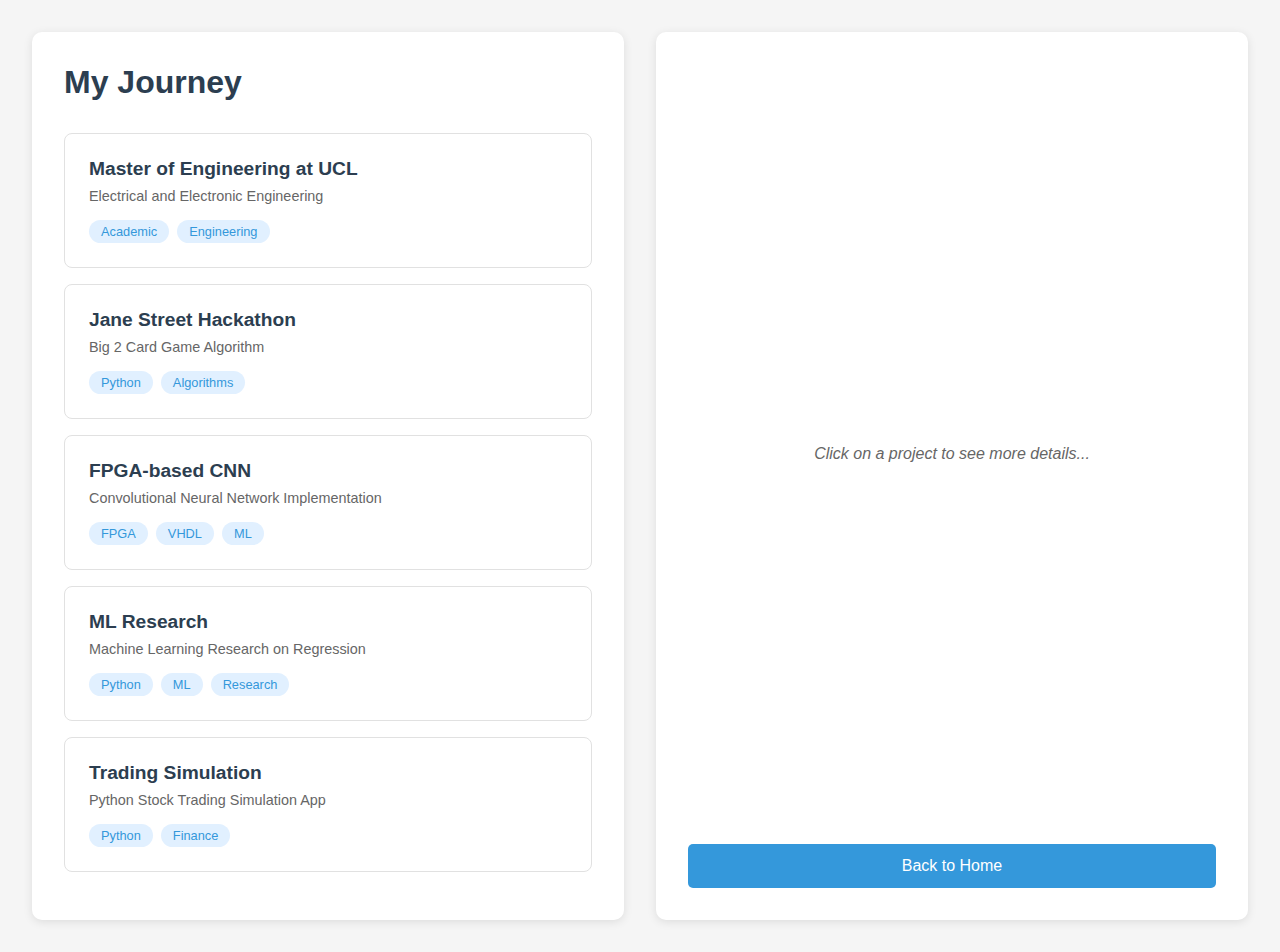
==== experience.html @ 50a0cace "Initial website commit" ====
<!DOCTYPE html>
<html lang="en">
<head>
    <meta charset="UTF-8">
    <meta name="viewport" content="width=device-width, initial-scale=1.0">
    <title>Luis Awtani - Experience</title>
    <link rel="stylesheet" href="experience.css">
</head>
<body>
    <div class="experience-container">
        <div class="left-panel">
            <h1>My Journey</h1>
            <ul class="cv-list">
                <li>
                    <a href="#" class="cv-link project-card">
                        <h3>Master of Engineering at UCL</h3>
                        <p>Electrical and Electronic Engineering</p>
                        <div class="tags">
                            <span>Academic</span>
                            <span>Engineering</span>
                        </div>
                    </a>
                </li>
                <li>
                    <a href="#" class="cv-link project-card">
                        <h3>Jane Street Hackathon</h3>
                        <p>Big 2 Card Game Algorithm</p>
                        <div class="tags">
                            <span>Python</span>
                            <span>Algorithms</span>
                        </div>
                    </a>
                </li>
                <li>
                    <a href="#" class="cv-link project-card">
                        <h3>FPGA-based CNN</h3>
                        <p>Convolutional Neural Network Implementation</p>
                        <div class="tags">
                            <span>FPGA</span>
                            <span>VHDL</span>
                            <span>ML</span>
                        </div>
                    </a>
                </li>
                <li>
                    <a href="#" class="cv-link project-card">
                        <h3>ML Research</h3>
                        <p>Machine Learning Research on Regression</p>
                        <div class="tags">
                            <span>Python</span>
                            <span>ML</span>
                            <span>Research</span>
                        </div>
                    </a>
                </li>
                <li>
                    <a href="#" class="cv-link project-card">
                        <h3>Trading Simulation</h3>
                        <p>Python Stock Trading Simulation App</p>
                        <div class="tags">
                            <span>Python</span>
                            <span>Finance</span>
                        </div>
                    </a>
                </li>
            </ul>
        </div>
        <div class="right-panel">
            <div class="project-details">
                <p>Click on a project to see more details...</p>
            </div>
            <a href="index.html" class="back-button">Back to Home</a>
        </div>
    </div>
</body>
</html>
---- experience.css ----
/* Base styles */
* {
    margin: 0;
    padding: 0;
    box-sizing: border-box;
}

body {
    font-family: 'Arial', sans-serif;
    background-color: #f5f5f5;
    color: #333;
}

/* Container layout */
.experience-container {
    display: flex;
    min-height: 100vh;
    max-width: 1400px;
    margin: 0 auto;
    padding: 2rem;
    gap: 2rem;
}

/* Left panel styles */
.left-panel {
    flex: 1;
    padding: 2rem;
    background: white;
    border-radius: 10px;
    box-shadow: 0 2px 10px rgba(0, 0, 0, 0.1);
}

.left-panel h1 {
    margin-bottom: 2rem;
    color: #2c3e50;
    font-size: 2rem;
}

/* Project list styles */
.cv-list {
    list-style: none;
}

.cv-list li {
    margin-bottom: 1rem;
}

/* Project card styles */
.project-card {
    display: block;
    padding: 1.5rem;
    background: #ffffff;
    border: 1px solid #e1e1e1;
    border-radius: 8px;
    text-decoration: none;
    color: inherit;
    transition: all 0.3s ease;
}

.project-card:hover {
    transform: translateY(-2px);
    box-shadow: 0 4px 12px rgba(0, 0, 0, 0.1);
    border-color: #3498db;
}

.project-card h3 {
    color: #2c3e50;
    margin-bottom: 0.5rem;
    font-size: 1.2rem;
}

.project-card p {
    color: #666;
    margin-bottom: 1rem;
    font-size: 0.9rem;
}

/* Tags styles */
.tags {
    display: flex;
    flex-wrap: wrap;
    gap: 0.5rem;
}

.tags span {
    background: #e1f0ff;
    color: #3498db;
    padding: 0.25rem 0.75rem;
    border-radius: 15px;
    font-size: 0.8rem;
    font-weight: 500;
}

/* Right panel styles */
.right-panel {
    flex: 1;
    padding: 2rem;
    background: white;
    border-radius: 10px;
    box-shadow: 0 2px 10px rgba(0, 0, 0, 0.1);
    display: flex;
    flex-direction: column;
}

.project-details {
    flex: 1;
    display: flex;
    align-items: center;
    justify-content: center;
    color: #666;
    font-style: italic;
}

/* Back button styles */
.back-button {
    display: inline-block;
    padding: 0.8rem 1.5rem;
    background: #3498db;
    color: white;
    text-decoration: none;
    border-radius: 5px;
    text-align: center;
    transition: background 0.3s ease;
}

.back-button:hover {
    background: #2980b9;
}

/* Responsive design */
@media (max-width: 768px) {
    .experience-container {
        flex-direction: column;
        padding: 1rem;
    }

    .left-panel, .right-panel {
        padding: 1rem;
    }

    .project-card {
        padding: 1rem;
    }
}
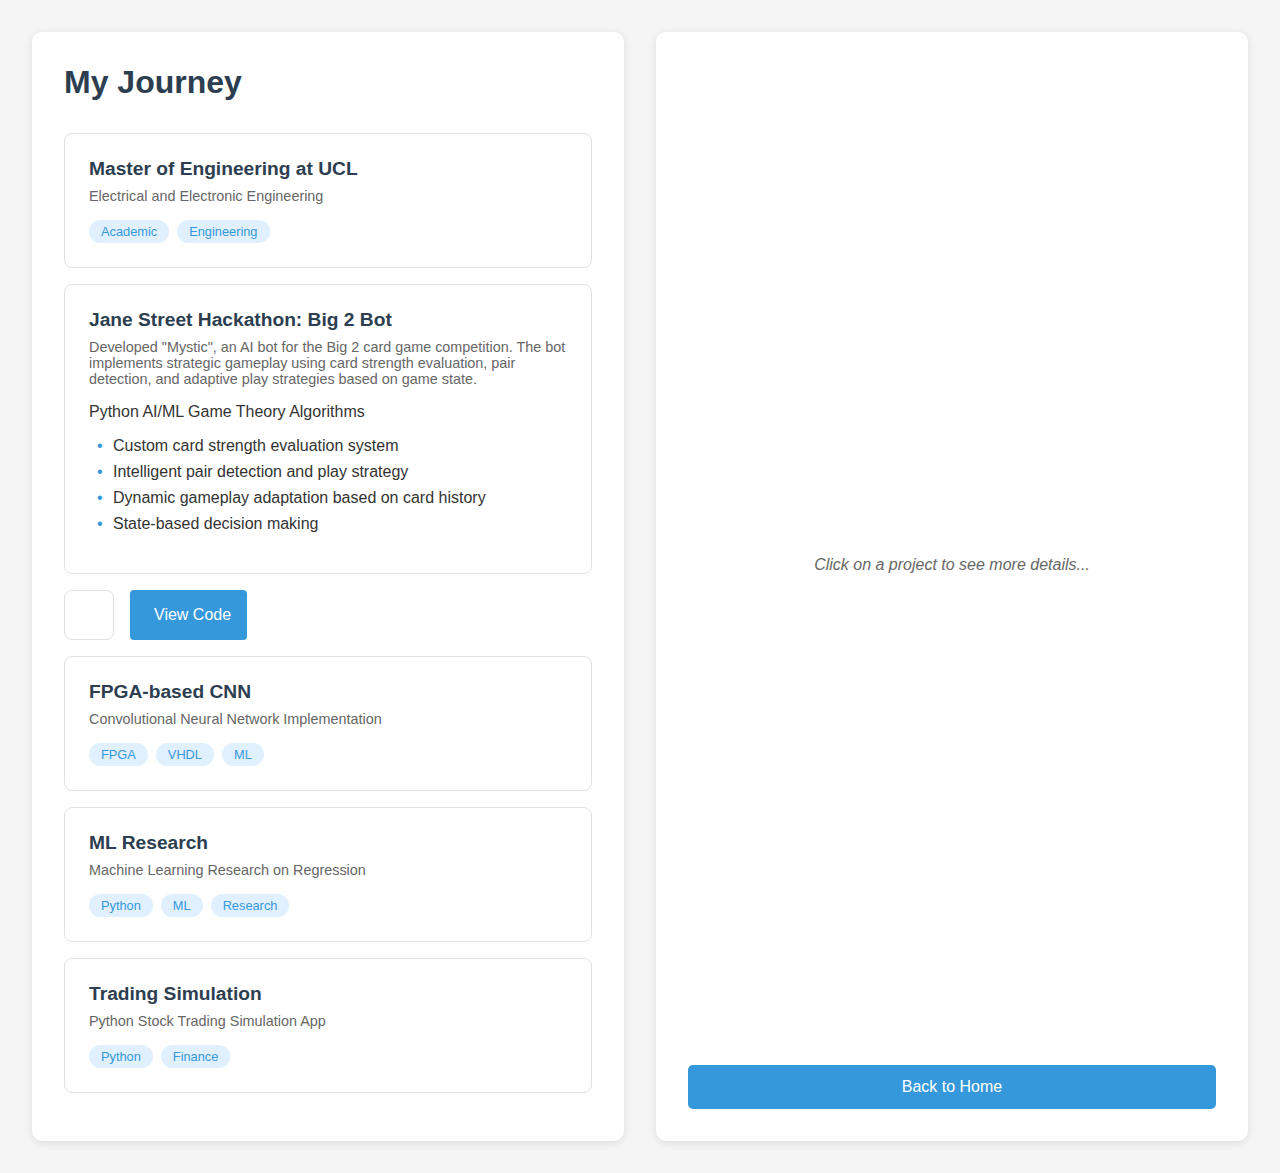
==== commit 14b69c4b: "Jane street card added" ====
--- a/experience.html
+++ b/experience.html
@@ -23,11 +23,26 @@
                 </li>
                 <li>
                     <a href="#" class="cv-link project-card">
-                        <h3>Jane Street Hackathon</h3>
-                        <p>Big 2 Card Game Algorithm</p>
-                        <div class="tags">
+                        <h3>Jane Street Hackathon: Big 2 Bot</h3>
+                        <p>Developed "Mystic", an AI bot for the Big 2 card game competition. The bot implements strategic gameplay using card strength evaluation, pair detection, and adaptive play strategies based on game state.</p>
+                        <div class="project-tags">
                             <span>Python</span>
+                            <span>AI/ML</span>
+                            <span>Game Theory</span>
                             <span>Algorithms</span>
+                        </div>
+                        <div class="project-features">
+                            <ul>
+                                <li>Custom card strength evaluation system</li>
+                                <li>Intelligent pair detection and play strategy</li>
+                                <li>Dynamic gameplay adaptation based on card history</li>
+                                <li>State-based decision making</li>
+                            </ul>
+                        </div>
+                        <div class="project-links">
+                            <a href="https://github.com/LuisAwtani/Big_2_bot" target="_blank" class="project-link">
+                                <i class="fab fa-github"></i> View Code
+                            </a>
                         </div>
                     </a>
                 </li>
--- a/experience.css
+++ b/experience.css
@@ -142,3 +142,64 @@
         padding: 1rem;
     }
 }
+
+/* Project banner image */
+.project-banner {
+    width: 100%;
+    height: 200px;
+    object-fit: cover;
+    border-radius: 8px 8px 0 0;
+    margin-bottom: 1rem;
+}
+
+/* Project features list */
+.project-features {
+    margin: 1rem 0;
+    text-align: left;
+}
+
+.project-features ul {
+    list-style-type: none;
+    padding-left: 0;
+}
+
+.project-features li {
+    margin-bottom: 0.5rem;
+    padding-left: 1.5rem;
+    position: relative;
+}
+
+.project-features li:before {
+    content: "•";
+    position: absolute;
+    left: 0.5rem;
+    color: #3498db;
+}
+
+/* Project links */
+.project-links {
+    margin-top: 1rem;
+    display: flex;
+    gap: 1rem;
+    justify-content: flex-start;
+}
+
+.project-link {
+    display: inline-flex;
+    align-items: center;
+    gap: 0.5rem;
+    padding: 0.5rem 1rem;
+    background: #3498db;
+    color: white;
+    text-decoration: none;
+    border-radius: 4px;
+    transition: background 0.3s ease;
+}
+
+.project-link:hover {
+    background: #2980b9;
+}
+
+.project-link i {
+    font-size: 1.1rem;
+}
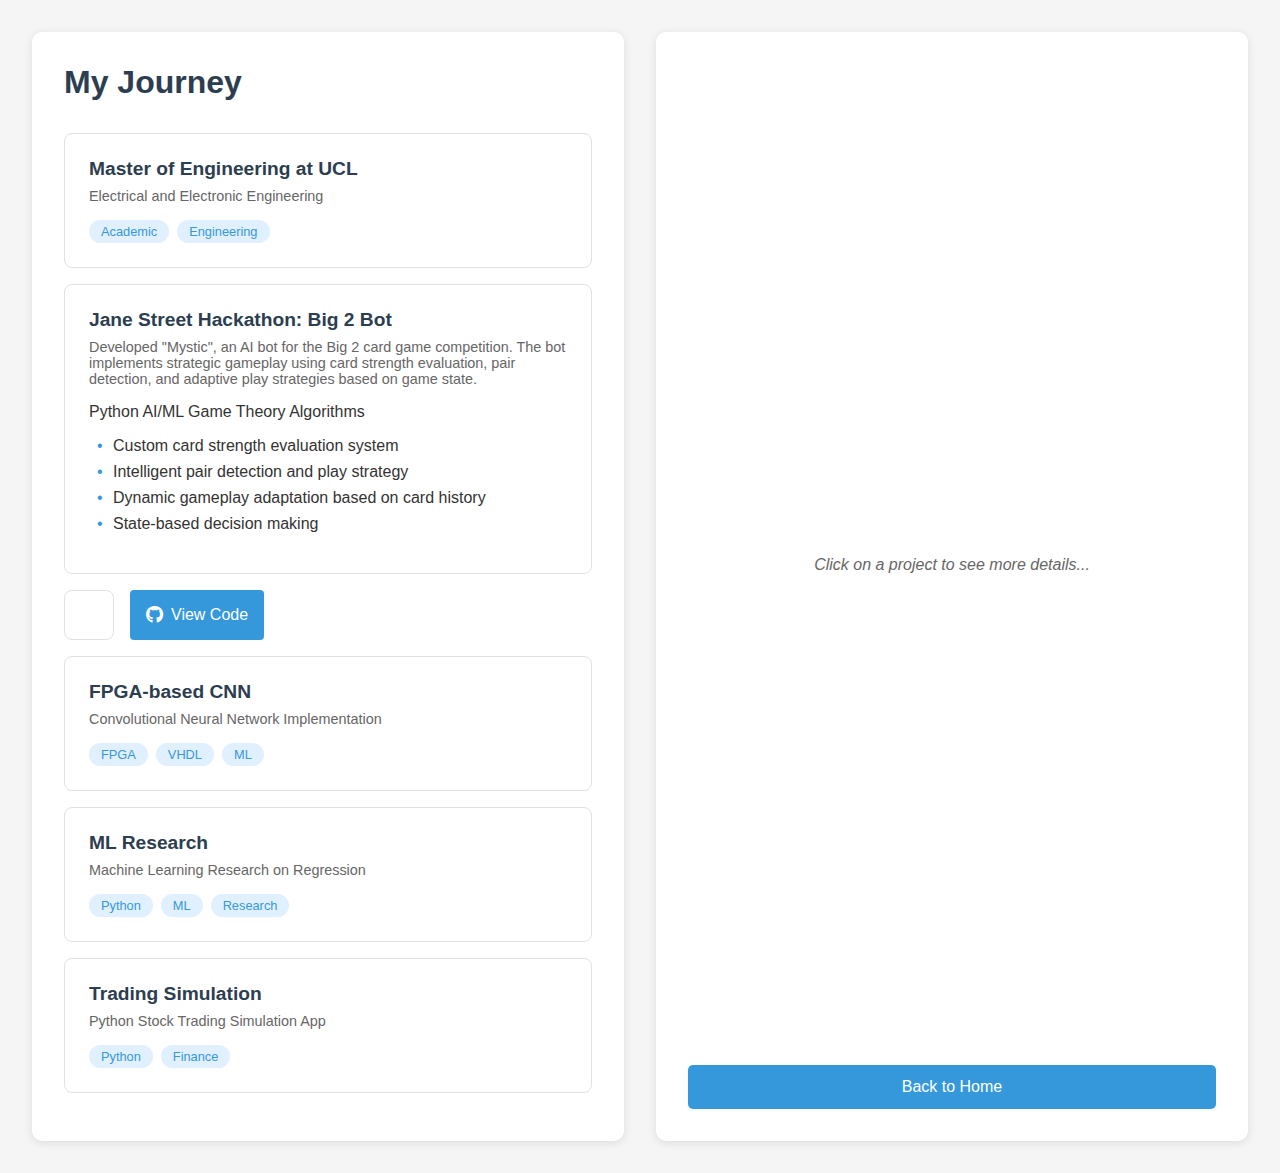
==== commit 945c54e2: "cleanup" ====
--- a/experience.html
+++ b/experience.html
@@ -5,6 +5,7 @@
     <meta name="viewport" content="width=device-width, initial-scale=1.0">
     <title>Luis Awtani - Experience</title>
     <link rel="stylesheet" href="experience.css">
+    <link rel="stylesheet" href="https://cdnjs.cloudflare.com/ajax/libs/font-awesome/6.0.0/css/all.min.css">
 </head>
 <body>
     <div class="experience-container">
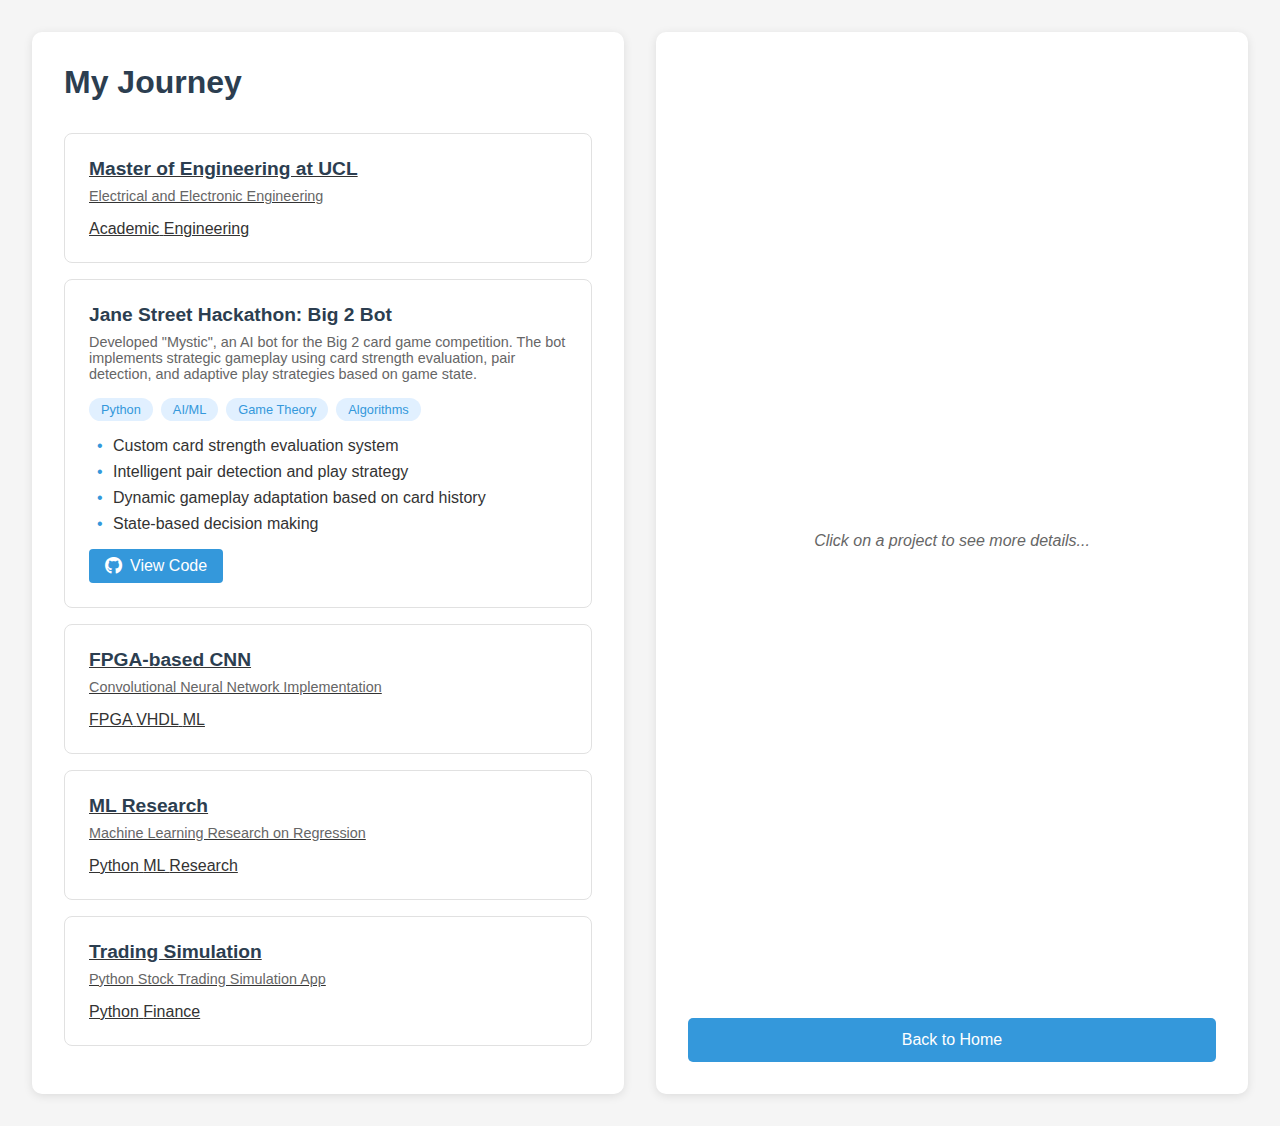
==== commit 3744fea0: "cardFix" ====
--- a/experience.html
+++ b/experience.html
@@ -23,7 +23,7 @@
                     </a>
                 </li>
                 <li>
-                    <a href="#" class="cv-link project-card">
+                    <div class="project-card">
                         <h3>Jane Street Hackathon: Big 2 Bot</h3>
                         <p>Developed "Mystic", an AI bot for the Big 2 card game competition. The bot implements strategic gameplay using card strength evaluation, pair detection, and adaptive play strategies based on game state.</p>
                         <div class="project-tags">
@@ -45,7 +45,7 @@
                                 <i class="fab fa-github"></i> View Code
                             </a>
                         </div>
-                    </a>
+                    </div>
                 </li>
                 <li>
                     <a href="#" class="cv-link project-card">
--- a/experience.css
+++ b/experience.css
@@ -52,9 +52,9 @@
     background: #ffffff;
     border: 1px solid #e1e1e1;
     border-radius: 8px;
-    text-decoration: none;
     color: inherit;
     transition: all 0.3s ease;
+    cursor: pointer;
 }
 
 .project-card:hover {
@@ -76,13 +76,13 @@
 }
 
 /* Tags styles */
-.tags {
+.project-tags {
     display: flex;
     flex-wrap: wrap;
     gap: 0.5rem;
 }
 
-.tags span {
+.project-tags span {
     background: #e1f0ff;
     color: #3498db;
     padding: 0.25rem 0.75rem;
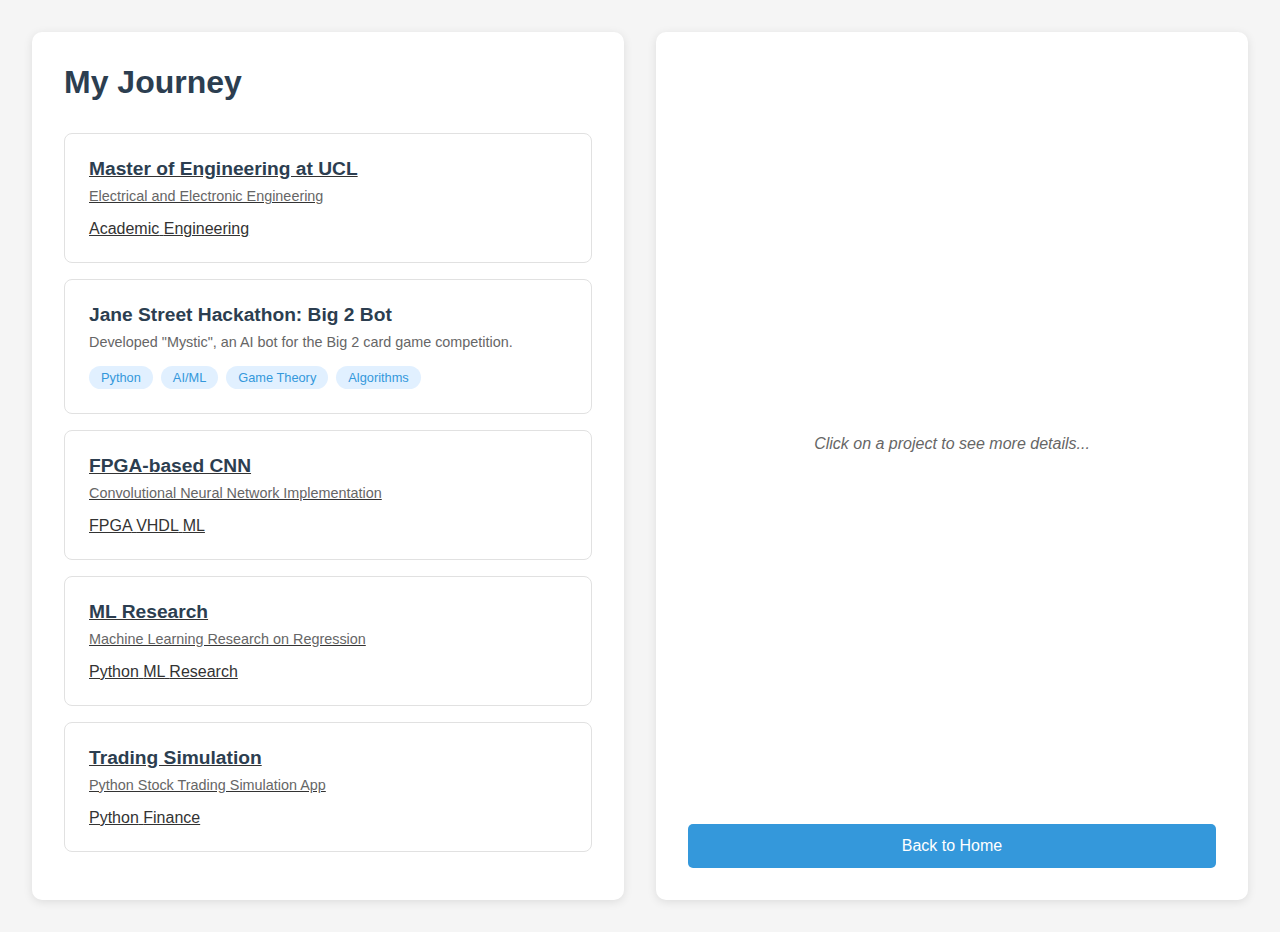
==== commit 5c269ccc: "experienceFix" ====
--- a/experience.html
+++ b/experience.html
@@ -23,27 +23,14 @@
                     </a>
                 </li>
                 <li>
-                    <div class="project-card">
+                    <div class="project-card" data-project="big2">
                         <h3>Jane Street Hackathon: Big 2 Bot</h3>
-                        <p>Developed "Mystic", an AI bot for the Big 2 card game competition. The bot implements strategic gameplay using card strength evaluation, pair detection, and adaptive play strategies based on game state.</p>
+                        <p>Developed "Mystic", an AI bot for the Big 2 card game competition.</p>
                         <div class="project-tags">
                             <span>Python</span>
                             <span>AI/ML</span>
                             <span>Game Theory</span>
                             <span>Algorithms</span>
-                        </div>
-                        <div class="project-features">
-                            <ul>
-                                <li>Custom card strength evaluation system</li>
-                                <li>Intelligent pair detection and play strategy</li>
-                                <li>Dynamic gameplay adaptation based on card history</li>
-                                <li>State-based decision making</li>
-                            </ul>
-                        </div>
-                        <div class="project-links">
-                            <a href="https://github.com/LuisAwtani/Big_2_bot" target="_blank" class="project-link">
-                                <i class="fab fa-github"></i> View Code
-                            </a>
                         </div>
                     </div>
                 </li>
@@ -83,10 +70,31 @@
         </div>
         <div class="right-panel">
             <div class="project-details">
-                <p>Click on a project to see more details...</p>
+                <p class="default-message">Click on a project to see more details...</p>
+                
+                <!-- Big 2 Project Details -->
+                <div class="project-detail-content" id="big2-details" style="display: none;">
+                    <img src="images/Big2.jpg" alt="Jane Street Big 2 Hackathon" class="project-banner">
+                    <h2>Jane Street Hackathon: Big 2 Bot</h2>
+                    <p>Developed "Mystic", an AI bot for the Big 2 card game competition. The bot implements strategic gameplay using card strength evaluation, pair detection, and adaptive play strategies based on game state.</p>
+                    <div class="project-features">
+                        <ul>
+                            <li>Custom card strength evaluation system</li>
+                            <li>Intelligent pair detection and play strategy</li>
+                            <li>Dynamic gameplay adaptation based on card history</li>
+                            <li>State-based decision making</li>
+                        </ul>
+                    </div>
+                    <div class="project-links">
+                        <a href="https://github.com/LuisAwtani/Big_2_bot" target="_blank" class="project-link">
+                            <i class="fab fa-github"></i> View Code
+                        </a>
+                    </div>
+                </div>
             </div>
             <a href="index.html" class="back-button">Back to Home</a>
         </div>
     </div>
+    <script src="scripts/main.js"></script>
 </body>
 </html>
--- a/experience.css
+++ b/experience.css
@@ -203,3 +203,31 @@
 .project-link i {
     font-size: 1.1rem;
 }
+
+.project-detail-content {
+    width: 100%;
+    padding: 1rem;
+}
+
+.project-detail-content img {
+    width: 100%;
+    max-height: 300px;
+    object-fit: cover;
+    border-radius: 8px;
+    margin-bottom: 1rem;
+}
+
+.project-detail-content h2 {
+    color: #2c3e50;
+    margin-bottom: 1rem;
+}
+
+.project-card.active {
+    border-color: #3498db;
+    box-shadow: 0 4px 12px rgba(0, 0, 0, 0.1);
+}
+
+.default-message {
+    color: #666;
+    font-style: italic;
+}
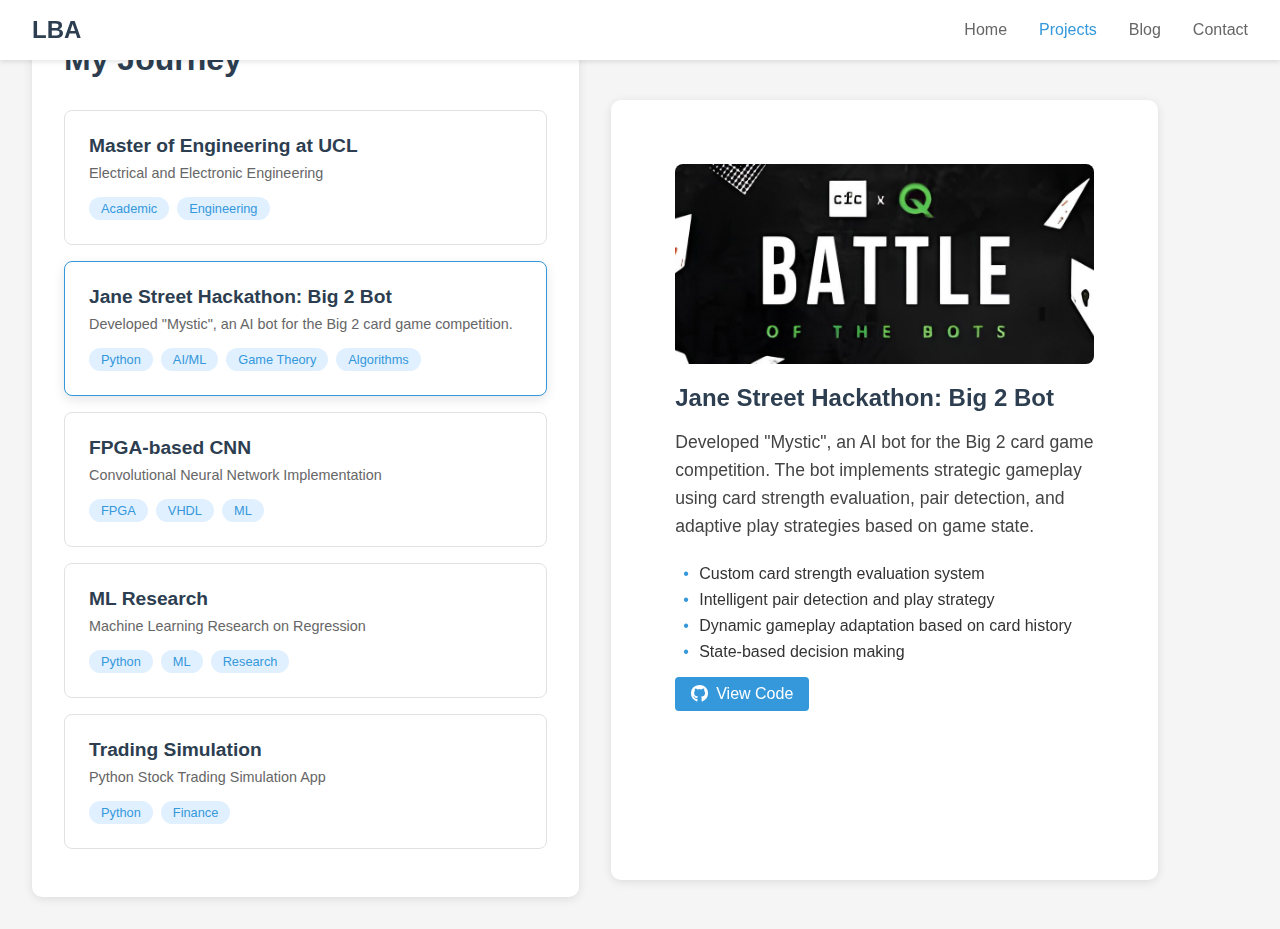
==== commit cd404201: "updates" ====
--- a/experience.html
+++ b/experience.html
@@ -4,23 +4,33 @@
     <meta charset="UTF-8">
     <meta name="viewport" content="width=device-width, initial-scale=1.0">
     <title>Luis Awtani - Experience</title>
+    <link rel="stylesheet" href="styles.css">
     <link rel="stylesheet" href="experience.css">
     <link rel="stylesheet" href="https://cdnjs.cloudflare.com/ajax/libs/font-awesome/6.0.0/css/all.min.css">
 </head>
 <body>
+    <nav class="navbar">
+        <a href="index.html" class="nav-logo">LBA</a>
+        <div class="nav-links">
+            <a href="index.html">Home</a>
+            <a href="experience.html" class="active">Projects</a>
+            <a href="blog.html">Blog</a>
+            <a href="#contact">Contact</a>
+        </div>
+    </nav>
     <div class="experience-container">
         <div class="left-panel">
             <h1>My Journey</h1>
             <ul class="cv-list">
                 <li>
-                    <a href="#" class="cv-link project-card">
+                    <div class="project-card" data-project="ucl">
                         <h3>Master of Engineering at UCL</h3>
                         <p>Electrical and Electronic Engineering</p>
-                        <div class="tags">
+                        <div class="project-tags">
                             <span>Academic</span>
                             <span>Engineering</span>
                         </div>
-                    </a>
+                    </div>
                 </li>
                 <li>
                     <div class="project-card" data-project="big2">
@@ -35,36 +45,36 @@
                     </div>
                 </li>
                 <li>
-                    <a href="#" class="cv-link project-card">
+                    <div class="project-card" data-project="cnn">
                         <h3>FPGA-based CNN</h3>
                         <p>Convolutional Neural Network Implementation</p>
-                        <div class="tags">
+                        <div class="project-tags">
                             <span>FPGA</span>
                             <span>VHDL</span>
                             <span>ML</span>
                         </div>
-                    </a>
+                    </div>
                 </li>
                 <li>
-                    <a href="#" class="cv-link project-card">
+                    <div class="project-card" data-project="mlresearch">
                         <h3>ML Research</h3>
                         <p>Machine Learning Research on Regression</p>
-                        <div class="tags">
+                        <div class="project-tags">
                             <span>Python</span>
                             <span>ML</span>
                             <span>Research</span>
                         </div>
-                    </a>
+                    </div>
                 </li>
                 <li>
-                    <a href="#" class="cv-link project-card">
+                    <div class="project-card" data-project="trading">
                         <h3>Trading Simulation</h3>
                         <p>Python Stock Trading Simulation App</p>
-                        <div class="tags">
+                        <div class="project-tags">
                             <span>Python</span>
                             <span>Finance</span>
                         </div>
-                    </a>
+                    </div>
                 </li>
             </ul>
         </div>
@@ -91,8 +101,36 @@
                         </a>
                     </div>
                 </div>
+
+                <!-- UCL Project Details -->
+                <div class="project-detail-content" id="ucl-details" style="display: none;">
+                    <img src="images/ucl-logo-white-on-black.jpg" alt="UCL Engineering" class="project-banner">
+                    <h2>MEng Electrical and Electronic Engineering at UCL</h2>
+                    <p>Currently in my third year of the MEng program at University College London, pursuing Electrical and Electronic Engineering with a year abroad at the University of Western Australia (UWA). Maintaining first-class honours throughout my academic journey while actively contributing to the department's community.</p>
+                    
+                    <div class="project-features">
+                        <h3>Academic Achievements</h3>
+                        <ul>
+                            <li>First-class honours maintained across all years</li>
+                            <li>Selected for competitive year abroad program at UWA</li>
+                            <li>Specializing in ML/AI and Electronic Systems</li>
+                        </ul>
+
+                        <h3>Leadership Roles</h3>
+                        <ul>
+                            <li>Student Representative (2 years) - Representing cohort of 200+ students</li>
+                            <li>Events Manager at Fleming Society - Departmental Electrical Engineering society</li>
+                            <li>Organizing academic and networking events for engineering students</li>
+                        </ul>
+                    </div>
+
+                    <div class="project-links">
+                        <a href="CV.pdf" target="_blank" class="project-link">
+                            <i class="fas fa-file-pdf"></i> View CV
+                        </a>
+                    </div>
+                </div>
             </div>
-            <a href="index.html" class="back-button">Back to Home</a>
         </div>
     </div>
     <script src="scripts/main.js"></script>
--- a/styles.css
+++ b/styles.css
@@ -0,0 +1,128 @@
+/* styles.css */
+
+/* Navbar styles */
+.navbar {
+    position: fixed;
+    top: 0;
+    left: 0;
+    right: 0;
+    background: white;
+    padding: 1rem 2rem;
+    display: flex;
+    justify-content: space-between;
+    align-items: center;
+    box-shadow: 0 2px 5px rgba(0,0,0,0.1);
+    z-index: 1000;
+}
+
+.nav-logo {
+    font-size: 1.5rem;
+    font-weight: bold;
+    color: #2c3e50;
+    text-decoration: none;
+}
+
+.nav-links {
+    display: flex;
+    gap: 2rem;
+}
+
+.nav-links a {
+    color: #666;
+    text-decoration: none;
+    font-weight: 500;
+    transition: color 0.3s ease;
+}
+
+.nav-links a:hover,
+.nav-links a.active {
+    color: #3498db;
+}
+
+/* Adjust container margin to account for navbar */
+.container {
+    margin-top: 60px;
+}
+
+body {
+    margin: 0;
+    font-family: 'Helvetica Neue', Arial, sans-serif;
+    background-color: #f4f4f4;
+    color: #333;
+    display: flex;
+    justify-content: center;
+    align-items: center;
+    height: 100vh;
+    overflow: hidden;
+}
+
+.container {
+    display: flex;
+    width: 100%;
+    height: 100vh;
+}
+
+.left-panel {
+    flex: 1; /* Covers most of the screen */
+    background-color: #1a1a1a;
+    position: relative;
+    overflow: hidden;
+}
+
+.backdrop {
+    background-image: url('images/techy-backdrop.jpg');
+    background-size: cover;
+    background-position: center;
+    width: 100%;
+    height: 100%;
+    opacity: 0.9;
+}
+
+.right-panel {
+    flex: 1; /* Narrow rectangle on the right */
+    background-color: #ffffff;
+    display: flex;
+    justify-content: center;
+    box-shadow: -2px 0 6px rgba(0, 0, 0, 0.1);
+}
+
+.content {
+    text-align: center;
+    padding: 60px;
+}
+
+.portrait {
+    width: 60%; /* Adjust the size of the rectangular photo */
+    height: auto;
+    border-radius: 10px;
+    margin-top: 2vh;
+    box-shadow: 0px 4px 8px rgba(0, 0, 0, 0.1);
+    border: 3px solid #1a1a1a;
+}
+
+h1 {
+    font-size: 2.8rem;
+    color: #1a1a1a;
+    margin: 5px 0 15px 0;
+}
+
+p {
+    font-size: 1.1rem;
+    color: #555555;
+    margin-bottom: 10px;
+}
+
+.button {
+    display: inline-block;
+    text-decoration: none;
+    background-color: #0078d7;
+    color: white;
+    padding: 12px 25px;
+    border-radius: 5px;
+    font-size: 1rem;
+    transition: background-color 0.3s ease;
+}
+
+.button:hover {
+    background-color: #005ea3;
+}
--- a/experience.css
+++ b/experience.css
@@ -16,14 +16,15 @@
     display: flex;
     min-height: 100vh;
     max-width: 1400px;
-    margin: 0 auto;
+    margin: 80px auto;
     padding: 2rem;
     gap: 2rem;
+    position: relative;
 }
 
 /* Left panel styles */
 .left-panel {
-    flex: 1;
+    flex: 0 0 45%;
     padding: 2rem;
     background: white;
     border-radius: 10px;
@@ -55,6 +56,7 @@
     color: inherit;
     transition: all 0.3s ease;
     cursor: pointer;
+    text-decoration: none;
 }
 
 .project-card:hover {
@@ -93,22 +95,28 @@
 
 /* Right panel styles */
 .right-panel {
-    flex: 1;
+    flex: 0 0 45%;
+    position: sticky;
+    top: 100px;
+    height: calc(100vh - 120px);
     padding: 2rem;
     background: white;
     border-radius: 10px;
     box-shadow: 0 2px 10px rgba(0, 0, 0, 0.1);
     display: flex;
     flex-direction: column;
+    overflow: hidden;
 }
 
 .project-details {
     flex: 1;
-    display: flex;
-    align-items: center;
-    justify-content: center;
-    color: #666;
-    font-style: italic;
+    min-height: 400px;
+    width: 100%;
+    display: flex;
+    align-items: flex-start;
+    justify-content: flex-start;
+    padding: 1rem;
+    overflow-y: auto;
 }
 
 /* Back button styles */
@@ -206,7 +214,10 @@
 
 .project-detail-content {
     width: 100%;
+    height: 100%;
     padding: 1rem;
+    opacity: 1;
+    transition: opacity 0.3s ease;
 }
 
 .project-detail-content img {
@@ -228,6 +239,66 @@
 }
 
 .default-message {
+    width: 100%;
+    text-align: center;
+    padding: 2rem;
     color: #666;
     font-style: italic;
 }
+
+/* CV button styles */
+.cv-button-container {
+    margin-bottom: 2rem;
+    text-align: right;
+}
+
+.cv-button {
+    display: inline-flex;
+    align-items: center;
+    gap: 0.5rem;
+    padding: 0.8rem 1.2rem;
+    background: #2c3e50;
+    color: white;
+    text-decoration: none;
+    border-radius: 5px;
+    font-size: 0.9rem;
+    transition: background 0.3s ease;
+}
+
+.cv-button:hover {
+    background: #34495e;
+}
+
+/* Project content specific styles */
+.project-features h3 {
+    color: #2c3e50;
+    margin: 1.5rem 0 1rem 0;
+    font-size: 1.1rem;
+}
+
+.project-features h3:first-child {
+    margin-top: 0;
+}
+
+/* Update project-detail-content styles */
+.project-detail-content p {
+    line-height: 1.6;
+    color: #444;
+    margin-bottom: 1.5rem;
+}
+
+/* Add this style for the UCL card's CV button */
+#ucl-details .project-link {
+    background: #2c3e50;  /* Dark color like the original CV button */
+}
+
+#ucl-details .project-link:hover {
+    background: #34495e;
+}
+
+/* Remove these styles since we're not using them anymore */
+.cv-button-container,
+.cv-button,
+.back-button {
+    display: none;
+}
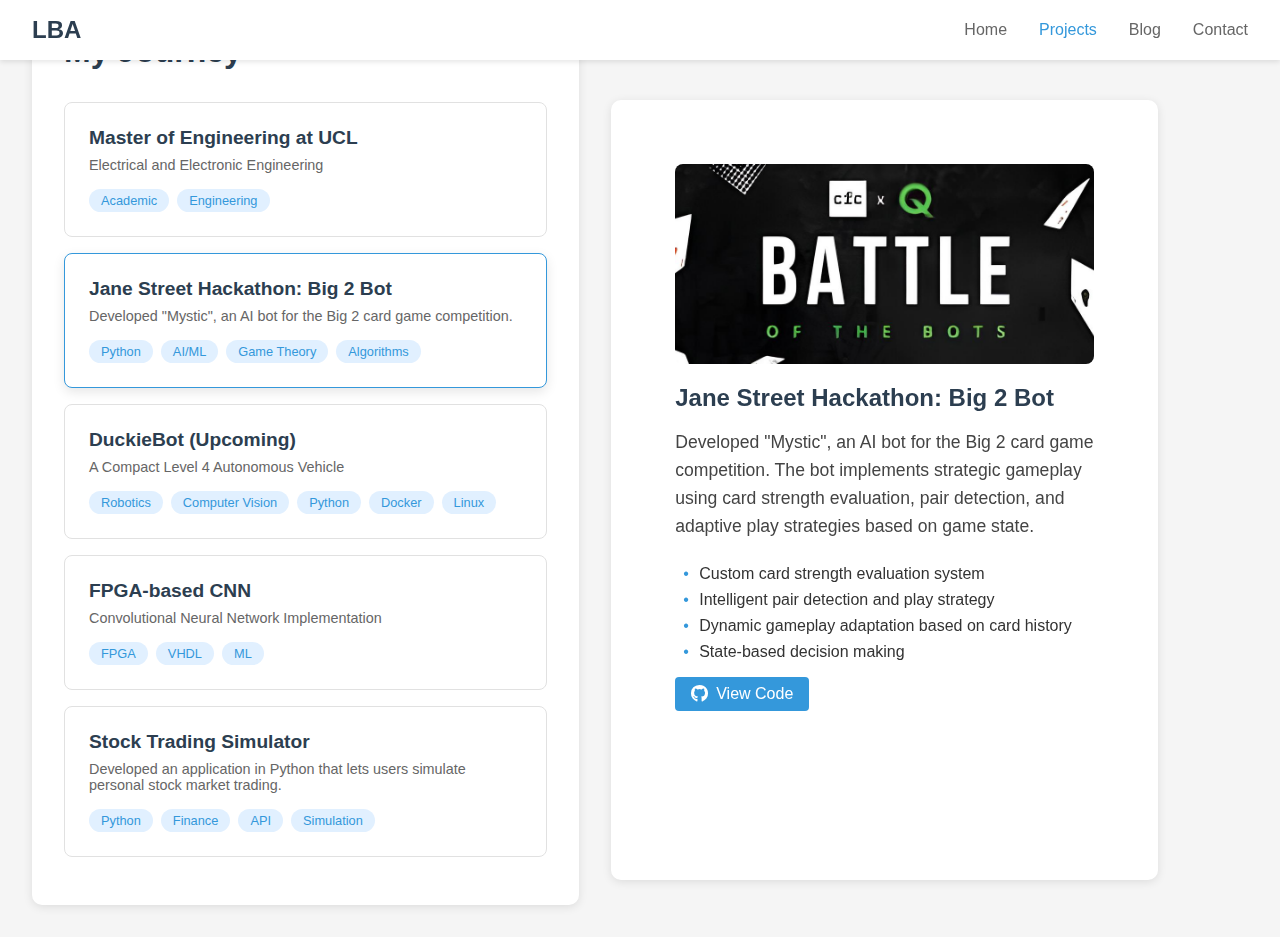
==== commit 2093a939: "updates" ====
--- a/experience.html
+++ b/experience.html
@@ -45,6 +45,19 @@
                     </div>
                 </li>
                 <li>
+                    <div class="project-card" data-project="duckiebot">
+                        <h3>DuckieBot (Upcoming)</h3>
+                        <p>A Compact Level 4 Autonomous Vehicle</p>
+                        <div class="project-tags">
+                            <span>Robotics</span>
+                            <span>Computer Vision</span>
+                            <span>Python</span>
+                            <span>Docker</span>
+                            <span>Linux</span>
+                        </div>
+                    </div>
+                </li>
+                <li>
                     <div class="project-card" data-project="cnn">
                         <h3>FPGA-based CNN</h3>
                         <p>Convolutional Neural Network Implementation</p>
@@ -56,23 +69,14 @@
                     </div>
                 </li>
                 <li>
-                    <div class="project-card" data-project="mlresearch">
-                        <h3>ML Research</h3>
-                        <p>Machine Learning Research on Regression</p>
-                        <div class="project-tags">
-                            <span>Python</span>
-                            <span>ML</span>
-                            <span>Research</span>
-                        </div>
-                    </div>
-                </li>
-                <li>
                     <div class="project-card" data-project="trading">
-                        <h3>Trading Simulation</h3>
-                        <p>Python Stock Trading Simulation App</p>
+                        <h3>Stock Trading Simulator</h3>
+                        <p>Developed an application in Python that lets users simulate personal stock market trading.</p>
                         <div class="project-tags">
                             <span>Python</span>
                             <span>Finance</span>
+                            <span>API</span>
+                            <span>Simulation</span>
                         </div>
                     </div>
                 </li>
@@ -102,6 +106,20 @@
                     </div>
                 </div>
 
+                <div class="project-detail-content" id="duckiebot-details" style="display: none;">
+                    <img src="images/duckiebot.jpg" alt="DuckieBot" class="project-banner">
+                    <h2>Duckiebot: Scaled Autonomous Vehicle (Upcoming)</h2>
+                    <p>Developing the agent layer for a scaled autonomous vehicle capable of navigating Duckietown, a simulated urban environment consisting of roads and pedestrian duckies.</p>
+                    <div class="project-features">
+                        <ul>
+                            <li>Preemptive obstacle detection and avoidance</li>
+                            <li>Vision-based motor matrix for dynamic path planning</li>
+                            <li>Closed-loop control systems (PID) for precise navigation</li>
+                            <li>Scaled model demonstrating principles of Level 4 autonomy</li>
+                        </ul>    
+                    </div>
+        
+                </div>
                 <!-- UCL Project Details -->
                 <div class="project-detail-content" id="ucl-details" style="display: none;">
                     <img src="images/ucl-logo-white-on-black.jpg" alt="UCL Engineering" class="project-banner">
@@ -130,6 +148,21 @@
                         </a>
                     </div>
                 </div>
+
+                <div class="project-detail-content" id="trading-details" style="display: none;">
+                    <img src="images/stock-trading.jpg" alt="Stock Trading Simulator" class="project-banner">
+                    <h2>Stock Trading Simulator</h2>
+                    <p>Developed an application in Python that lets users simulate personal stock market trading, utilizing the yfinance API for real-time stock pricing.</p>
+                    <div class="project-features">
+                        <ul>
+                            <li>Real-time stock data integration using yfinance API</li>
+                            <li>User-friendly interface for simulating trades</li>
+                            <li>Portfolio management and performance tracking</li>
+                            <li>Educational tool for understanding market dynamics</li>
+                        </ul>
+                    </div>
+                    <p>COMING SOON: The stock trading simulator will be available on this page, and anyone (including you) may sign up and compete against me with a 10000$ virtual portfolio.</p>
+                </div>
             </div>
         </div>
     </div>
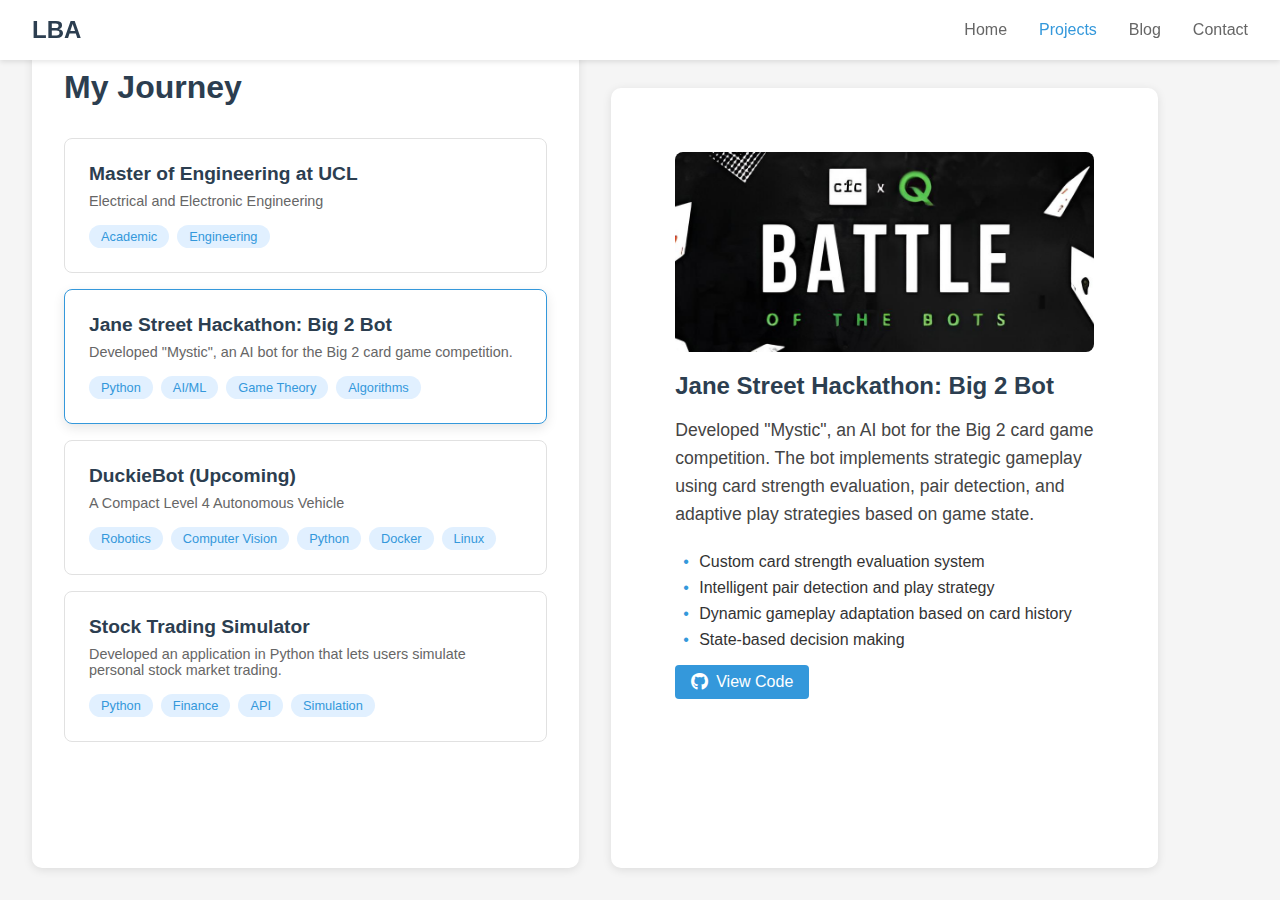
==== commit 292ce2a9: "CNNRemoval" ====
--- a/experience.html
+++ b/experience.html
@@ -54,17 +54,6 @@
                             <span>Python</span>
                             <span>Docker</span>
                             <span>Linux</span>
-                        </div>
-                    </div>
-                </li>
-                <li>
-                    <div class="project-card" data-project="cnn">
-                        <h3>FPGA-based CNN</h3>
-                        <p>Convolutional Neural Network Implementation</p>
-                        <div class="project-tags">
-                            <span>FPGA</span>
-                            <span>VHDL</span>
-                            <span>ML</span>
                         </div>
                     </div>
                 </li>
